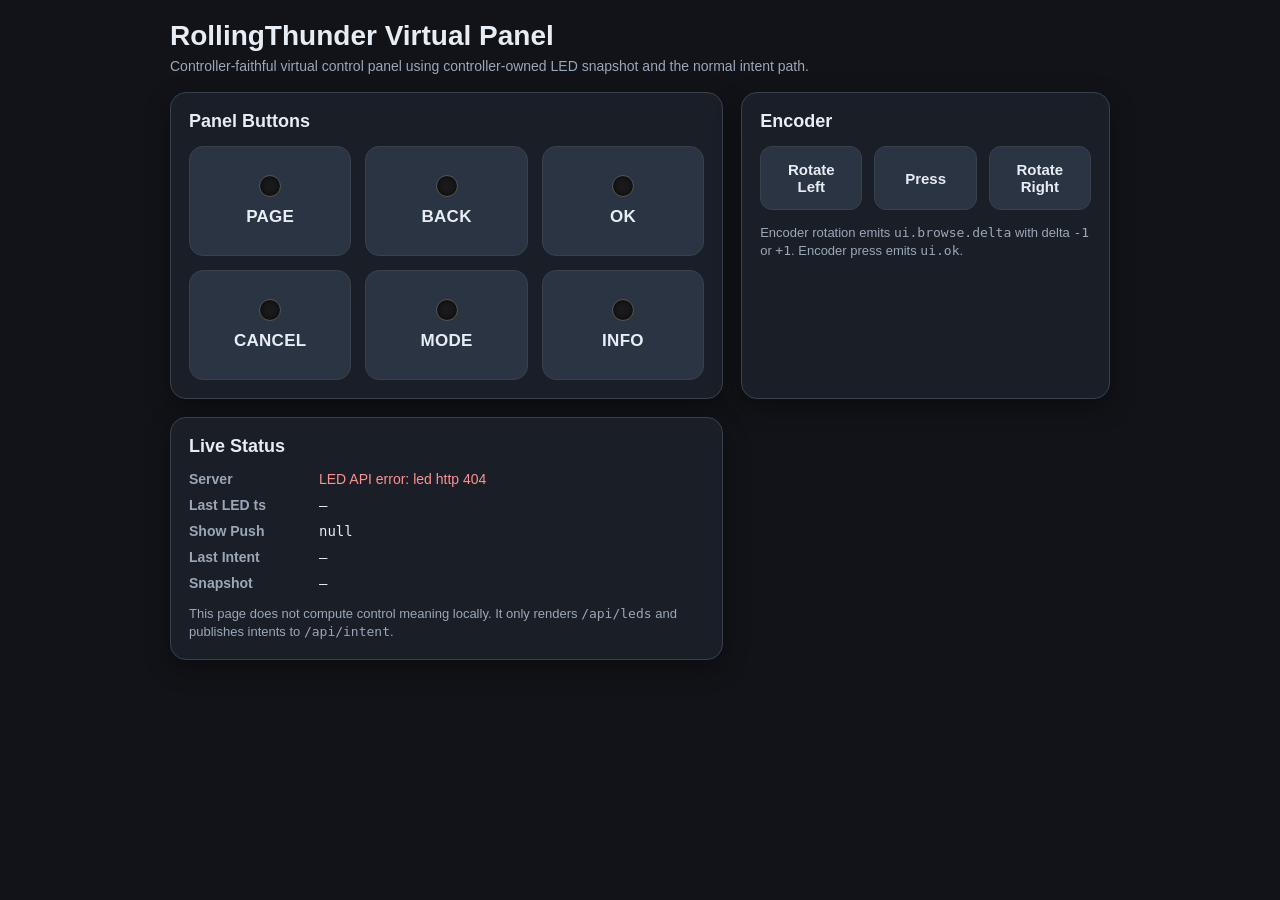
==== nodes/rt-display/ui/virtual-panel/index.html @ dc4410e7 "v0.52 - controller-owned LED snapshot, virtual panel server, UI, and systemd integration" ====
<!doctype html>
<html lang="en">
<head>
  <meta charset="utf-8">
  <title>RollingThunder Virtual Panel</title>
  <meta name="viewport" content="width=device-width, initial-scale=1">
  <style>
    :root {
      --bg: #111318;
      --panel: #1a1f27;
      --panel-2: #232a35;
      --text: #e8edf5;
      --muted: #9aa7b8;
      --border: #39414f;
      --btn: #2b3442;
      --btn-hover: #364154;
      --shadow: rgba(0, 0, 0, 0.35);
      --led-off: #1a1a1a;
      --led-on: #7ef58b;
      --led-warn: #ffd24d;
      --led-danger: #ff5d5d;
      --led-pulse: #7ac8ff;
    }

    * {
      box-sizing: border-box;
    }

    body {
      margin: 0;
      background: var(--bg);
      color: var(--text);
      font-family: Arial, Helvetica, sans-serif;
    }

    .wrap {
      max-width: 980px;
      margin: 0 auto;
      padding: 20px;
    }

    .header {
      margin-bottom: 18px;
    }

    .title {
      font-size: 28px;
      font-weight: 700;
      margin: 0 0 6px 0;
    }

    .subtitle {
      color: var(--muted);
      font-size: 14px;
      margin: 0;
    }

    .grid {
      display: grid;
      grid-template-columns: 1.2fr 0.8fr;
      gap: 18px;
    }

    .card {
      background: var(--panel);
      border: 1px solid var(--border);
      border-radius: 16px;
      padding: 18px;
      box-shadow: 0 8px 24px var(--shadow);
    }

    .section-title {
      margin: 0 0 14px 0;
      font-size: 18px;
      font-weight: 700;
    }

    .button-grid {
      display: grid;
      grid-template-columns: repeat(3, minmax(120px, 1fr));
      gap: 14px;
    }

    .control-btn {
      appearance: none;
      border: 1px solid var(--border);
      background: var(--btn);
      color: var(--text);
      border-radius: 14px;
      padding: 14px 12px;
      min-height: 110px;
      cursor: pointer;
      transition: transform 0.08s ease, background 0.12s ease, border-color 0.12s ease;
      display: flex;
      flex-direction: column;
      align-items: center;
      justify-content: center;
      gap: 10px;
      user-select: none;
    }

    .control-btn:hover {
      background: var(--btn-hover);
    }

    .control-btn:active {
      transform: scale(0.98);
    }

    .control-label {
      font-size: 17px;
      font-weight: 700;
      letter-spacing: 0.3px;
      text-transform: uppercase;
    }

    .led {
      width: 22px;
      height: 22px;
      border-radius: 999px;
      border: 1px solid #555;
      background: var(--led-off);
      box-shadow: inset 0 0 6px rgba(0, 0, 0, 0.7);
    }

    .led.on {
      background: var(--led-on);
      box-shadow:
        0 0 12px rgba(126, 245, 139, 0.65),
        0 0 24px rgba(126, 245, 139, 0.35);
    }

    .led.pulse {
      background: var(--led-pulse);
      box-shadow:
        0 0 12px rgba(122, 200, 255, 0.65),
        0 0 24px rgba(122, 200, 255, 0.35);
      animation: pulseGlow 1s ease-in-out infinite;
    }

    .led.blink-slow {
      background: var(--led-warn);
      box-shadow:
        0 0 12px rgba(255, 210, 77, 0.65),
        0 0 24px rgba(255, 210, 77, 0.35);
      animation: blinkSlow 0.9s steps(1, end) infinite;
    }

    .led.blink-fast {
      background: var(--led-danger);
      box-shadow:
        0 0 12px rgba(255, 93, 93, 0.65),
        0 0 24px rgba(255, 93, 93, 0.35);
      animation: blinkFast 0.4s steps(1, end) infinite;
    }

    @keyframes blinkSlow {
      0%, 49% { opacity: 1; }
      50%, 100% { opacity: 0.16; }
    }

    @keyframes blinkFast {
      0%, 49% { opacity: 1; }
      50%, 100% { opacity: 0.16; }
    }

    @keyframes pulseGlow {
      0% { transform: scale(0.92); opacity: 0.50; }
      50% { transform: scale(1.10); opacity: 1; }
      100% { transform: scale(0.92); opacity: 0.50; }
    }

    .encoder-grid {
      display: grid;
      grid-template-columns: 1fr;
      gap: 14px;
    }

    .encoder-row {
      display: grid;
      grid-template-columns: repeat(3, 1fr);
      gap: 12px;
    }

    .small-btn {
      appearance: none;
      border: 1px solid var(--border);
      background: var(--btn);
      color: var(--text);
      border-radius: 12px;
      padding: 14px 12px;
      min-height: 64px;
      cursor: pointer;
      font-size: 15px;
      font-weight: 700;
      transition: transform 0.08s ease, background 0.12s ease;
    }

    .small-btn:hover {
      background: var(--btn-hover);
    }

    .small-btn:active {
      transform: scale(0.98);
    }

    .status-list {
      display: grid;
      gap: 10px;
      font-size: 14px;
    }

    .status-line {
      display: grid;
      grid-template-columns: 120px 1fr;
      gap: 10px;
      align-items: start;
    }

    .status-key {
      color: var(--muted);
      font-weight: 700;
    }

    .status-val {
      word-break: break-word;
    }

    .hint {
      margin-top: 14px;
      color: var(--muted);
      font-size: 13px;
      line-height: 1.4;
    }

    .ok {
      color: #8fffa2;
    }

    .bad {
      color: #ff9191;
    }

    .mono {
      font-family: ui-monospace, SFMono-Regular, Menlo, Consolas, monospace;
    }

    @media (max-width: 860px) {
      .grid {
        grid-template-columns: 1fr;
      }

      .button-grid {
        grid-template-columns: repeat(2, minmax(120px, 1fr));
      }
    }

    @media (max-width: 520px) {
      .button-grid {
        grid-template-columns: 1fr;
      }

      .encoder-row {
        grid-template-columns: 1fr;
      }

      .status-line {
        grid-template-columns: 1fr;
      }
    }
  </style>
</head>
<body>
  <div class="wrap">
    <div class="header">
      <h1 class="title">RollingThunder Virtual Panel</h1>
      <p class="subtitle">Controller-faithful virtual control panel using controller-owned LED snapshot and the normal intent path.</p>
    </div>

    <div class="grid">
      <section class="card">
        <h2 class="section-title">Panel Buttons</h2>
        <div class="button-grid">
          <button class="control-btn" data-button="page" data-intent="ui.page.next">
            <div class="led" id="led-page"></div>
            <div class="control-label">Page</div>
          </button>

          <button class="control-btn" data-button="back" data-intent="ui.back">
            <div class="led" id="led-back"></div>
            <div class="control-label">Back</div>
          </button>

          <button class="control-btn" data-button="primary" data-intent="ui.ok">
            <div class="led" id="led-primary"></div>
            <div class="control-label">OK</div>
          </button>

          <button class="control-btn" data-button="cancel" data-intent="ui.cancel">
            <div class="led" id="led-cancel"></div>
            <div class="control-label">Cancel</div>
          </button>

          <button class="control-btn" data-button="mode" data-intent="ui.focus.next">
            <div class="led" id="led-mode"></div>
            <div class="control-label">Mode</div>
          </button>

          <button class="control-btn" data-button="info" data-intent="ui.focus.prev">
            <div class="led" id="led-info"></div>
            <div class="control-label">Info</div>
          </button>
        </div>
      </section>

      <section class="card">
        <h2 class="section-title">Encoder</h2>
        <div class="encoder-grid">
          <div class="encoder-row">
            <button class="small-btn" id="enc-left">Rotate Left</button>
            <button class="small-btn" id="enc-press">Press</button>
            <button class="small-btn" id="enc-right">Rotate Right</button>
          </div>
        </div>

        <div class="hint">
          Encoder rotation emits <span class="mono">ui.browse.delta</span> with delta
          <span class="mono">-1</span> or <span class="mono">+1</span>.
          Encoder press emits <span class="mono">ui.ok</span>.
        </div>
      </section>

      <section class="card">
        <h2 class="section-title">Live Status</h2>
        <div class="status-list">
          <div class="status-line">
            <div class="status-key">Server</div>
            <div class="status-val" id="server-status">Starting…</div>
          </div>
          <div class="status-line">
            <div class="status-key">Last LED ts</div>
            <div class="status-val mono" id="led-ts">—</div>
          </div>
          <div class="status-line">
            <div class="status-key">Show Push</div>
            <div class="status-val mono" id="show-push">null</div>
          </div>
          <div class="status-line">
            <div class="status-key">Last Intent</div>
            <div class="status-val mono" id="last-intent">—</div>
          </div>
          <div class="status-line">
            <div class="status-key">Snapshot</div>
            <div class="status-val mono" id="snapshot-type">—</div>
          </div>
        </div>

        <div class="hint">
          This page does not compute control meaning locally. It only renders
          <span class="mono">/api/leds</span> and publishes intents to
          <span class="mono">/api/intent</span>.
        </div>
      </section>
    </div>
  </div>

  <script>
    const LED_NAMES = ["page", "back", "primary", "cancel", "mode", "info"];
    const DEFAULT_POLL_MS = 200;

    let pollMs = DEFAULT_POLL_MS;
    let pollTimer = null;
    let lastIntentLabel = "—";
    let showPushTimers = new Map();

    function setServerStatus(text, ok = true) {
      const el = document.getElementById("server-status");
      el.textContent = text;
      el.className = ok ? "status-val ok" : "status-val bad";
    }

    function setText(id, value) {
      const el = document.getElementById(id);
      if (el) el.textContent = value;
    }

    function ledClassForMode(mode) {
      switch ((mode || "off")) {
        case "on":
          return "on";
        case "pulse":
          return "pulse";
        case "blink_slow":
          return "blink-slow";
        case "blink_fast":
          return "blink-fast";
        default:
          return "";
      }
    }

    function renderLed(name, entry) {
      const el = document.getElementById(`led-${name}`);
      if (!el) return;

      const mode = entry && typeof entry === "object" ? entry.mode || "off" : "off";
      el.className = "led " + ledClassForMode(mode);
      el.dataset.mode = mode;
    }

    function renderSnapshot(snapshot) {
      const leds = snapshot && typeof snapshot === "object" && snapshot.leds && typeof snapshot.leds === "object"
        ? snapshot.leds
        : {};

      LED_NAMES.forEach((name) => {
        renderLed(name, leds[name]);
      });

      setText("led-ts", snapshot && snapshot.ts_ms ? String(snapshot.ts_ms) : "—");
      setText("snapshot-type", snapshot && snapshot.type ? String(snapshot.type) : "—");
      setText("show-push", JSON.stringify(snapshot && snapshot.show_push ? snapshot.show_push : null));
    }

    function flashShowPush(button) {
      if (!button) return;
      const el = document.getElementById(`led-${button}`);
      if (!el) return;

      const oldClass = el.className;

      if (showPushTimers.has(button)) {
        clearTimeout(showPushTimers.get(button));
        showPushTimers.delete(button);
      }

      el.className = "led";
      const t1 = setTimeout(() => {
        el.className = "led on";
      }, 250);

      const t2 = setTimeout(() => {
        el.className = "led";
      }, 500);

      const t3 = setTimeout(() => {
        el.className = oldClass;
        showPushTimers.delete(button);
      }, 750);

      showPushTimers.set(button, t3);

      // keep lints quiet for intermediate timers
      void t1;
      void t2;
    }

    async function fetchConfig() {
      try {
        const res = await fetch("/api/config", { cache: "no-store" });
        if (!res.ok) throw new Error(`config http ${res.status}`);
        const cfg = await res.json();
        if (cfg && Number.isFinite(Number(cfg.pollMs)) && Number(cfg.pollMs) > 0) {
          pollMs = Number(cfg.pollMs);
        }
      } catch (err) {
        // keep default poll if config fetch fails
      }
    }

    async function fetchLeds() {
      const res = await fetch("/api/leds", { cache: "no-store" });
      if (!res.ok) {
        throw new Error(`led http ${res.status}`);
      }
      return res.json();
    }

    async function sendIntent(intent, params = {}) {
      const payload = { intent, params };
      const res = await fetch("/api/intent", {
        method: "POST",
        headers: { "Content-Type": "application/json" },
        body: JSON.stringify(payload),
      });

      if (!res.ok) {
        const text = await res.text();
        throw new Error(`intent http ${res.status}: ${text}`);
      }

      lastIntentLabel = JSON.stringify(payload);
      setText("last-intent", lastIntentLabel);
    }

    async function pollOnce() {
      try {
        const snapshot = await fetchLeds();
        renderSnapshot(snapshot);
        setServerStatus("Connected", true);

        if (snapshot && snapshot.show_push && snapshot.show_push.button) {
          flashShowPush(snapshot.show_push.button);
        }
      } catch (err) {
        setServerStatus(`LED API error: ${err.message}`, false);
      }
    }

    function startPolling() {
      if (pollTimer) {
        clearInterval(pollTimer);
      }
      pollTimer = setInterval(pollOnce, pollMs);
    }

    function attachButtonHandlers() {
      document.querySelectorAll("[data-intent]").forEach((btn) => {
        btn.addEventListener("click", async () => {
          const intent = btn.getAttribute("data-intent");
          if (!intent) return;
          try {
            await sendIntent(intent, {});
          } catch (err) {
            setServerStatus(`Intent error: ${err.message}`, false);
          }
        });
      });

      document.getElementById("enc-left").addEventListener("click", async () => {
        try {
          await sendIntent("ui.browse.delta", { delta: -1 });
        } catch (err) {
          setServerStatus(`Intent error: ${err.message}`, false);
        }
      });

      document.getElementById("enc-right").addEventListener("click", async () => {
        try {
          await sendIntent("ui.browse.delta", { delta: 1 });
        } catch (err) {
          setServerStatus(`Intent error: ${err.message}`, false);
        }
      });

      document.getElementById("enc-press").addEventListener("click", async () => {
        try {
          await sendIntent("ui.ok", {});
        } catch (err) {
          setServerStatus(`Intent error: ${err.message}`, false);
        }
      });
    }

    async function init() {
      attachButtonHandlers();
      await fetchConfig();
      startPolling();
      await pollOnce();
    }

    init();
  </script>
</body>
</html>
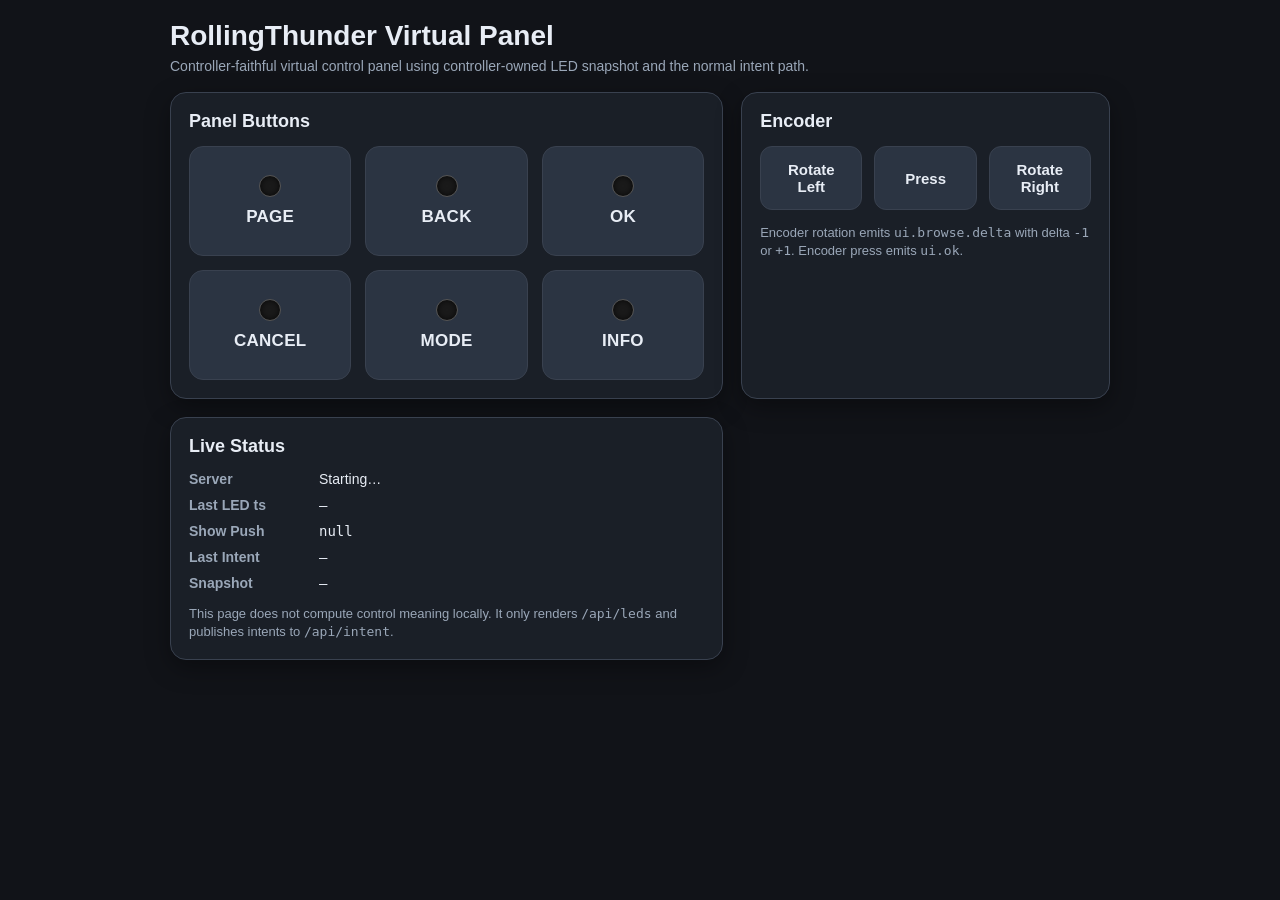
==== commit 15e17815: "Speed Optimization #1: reduce CPU, Redis, and memory overhead - POTA:   - movement threshold cache +" ====
--- a/nodes/rt-display/ui/virtual-panel/index.html
+++ b/nodes/rt-display/ui/virtual-panel/index.html
@@ -366,7 +366,7 @@
 
   <script>
     const LED_NAMES = ["page", "back", "primary", "cancel", "mode", "info"];
-    const DEFAULT_POLL_MS = 200;
+    const DEFAULT_POLL_MS = 1000;
 
     let pollMs = DEFAULT_POLL_MS;
     let pollTimer = null;
@@ -493,25 +493,42 @@
       setText("last-intent", lastIntentLabel);
     }
 
+    let lastTs = null;
+
     async function pollOnce() {
-      try {
-        const snapshot = await fetchLeds();
-        renderSnapshot(snapshot);
-        setServerStatus("Connected", true);
-
-        if (snapshot && snapshot.show_push && snapshot.show_push.button) {
-          flashShowPush(snapshot.show_push.button);
+      const snapshot = await fetchLeds();
+
+      if (snapshot && snapshot.ts_ms === lastTs) {
+        return; // no change, skip render
+      }
+
+      lastTs = snapshot.ts_ms;
+      renderSnapshot(snapshot);
+    }
+
+    let polling = false;
+
+    async function pollLoop() {
+      if (polling) return;
+      polling = true;
+
+      while (true) {
+        const start = Date.now();
+
+        try {
+          await pollOnce();
+        } catch (e) {
+          // already handled inside pollOnce
         }
-      } catch (err) {
-        setServerStatus(`LED API error: ${err.message}`, false);
+
+        const elapsed = Date.now() - start;
+        const delay = Math.max(pollMs - elapsed, 50);
+        await new Promise(r => setTimeout(r, delay));
       }
     }
 
     function startPolling() {
-      if (pollTimer) {
-        clearInterval(pollTimer);
-      }
-      pollTimer = setInterval(pollOnce, pollMs);
+      pollLoop();
     }
 
     function attachButtonHandlers() {
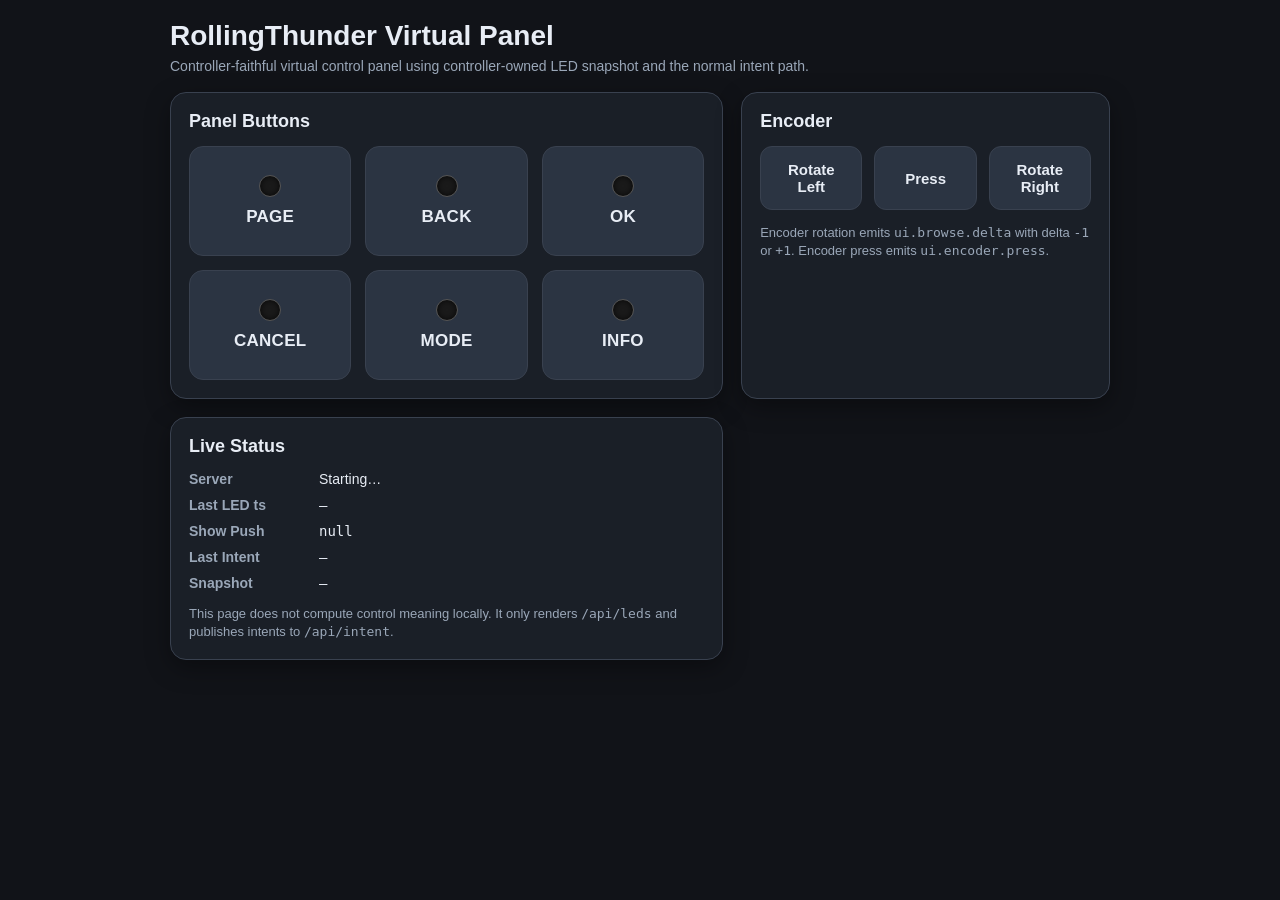
==== commit 78e70269: "v0.52.155 – POTA UI + logging + modal workflow complete - Implement viewport-based UI layout (no scr" ====
--- a/nodes/rt-display/ui/virtual-panel/index.html
+++ b/nodes/rt-display/ui/virtual-panel/index.html
@@ -326,7 +326,7 @@
         <div class="hint">
           Encoder rotation emits <span class="mono">ui.browse.delta</span> with delta
           <span class="mono">-1</span> or <span class="mono">+1</span>.
-          Encoder press emits <span class="mono">ui.ok</span>.
+          Encoder press emits <span class="mono">ui.encoder.press</span>.
         </div>
       </section>
 
@@ -562,7 +562,7 @@
 
       document.getElementById("enc-press").addEventListener("click", async () => {
         try {
-          await sendIntent("ui.ok", {});
+          await sendIntent("ui.encoder.press", {});
         } catch (err) {
           setServerStatus(`Intent error: ${err.message}`, false);
         }
